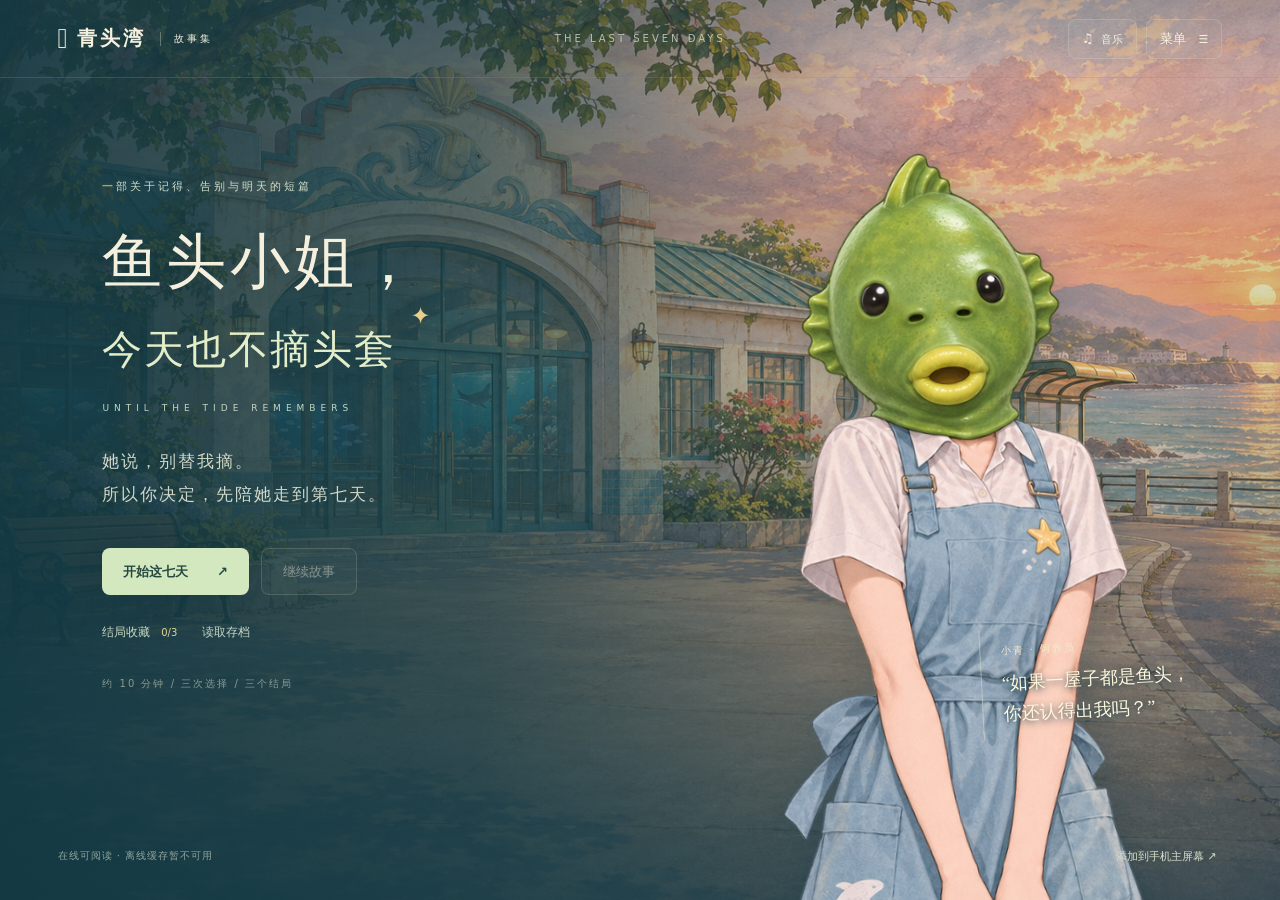
==== galgame.html @ 09561c68 "加入鱼头 Galgame：七日故事、三条结局与手机存档 在原游戏首页加入《鱼头小姐，今天也不摘头套》入口，保留捕捉游戏及原网址。  完整六幕剧情、三次选择、三个结局和群聊彩蛋；新增角色立绘、三张场" ====
<!doctype html>
<html lang="zh-CN">
<head>
  <meta charset="utf-8"><meta name="viewport" content="width=device-width, initial-scale=1, viewport-fit=cover">
  <meta name="theme-color" content="#153f49"><meta name="apple-mobile-web-app-capable" content="yes"><meta name="apple-mobile-web-app-title" content="鱼头小姐">
  <meta name="description" content="七天，三声潮响，一只不肯摘下的绿色鱼头。约十分钟的恋爱文字冒险，三个完整结局。">
  <title>鱼头小姐，今天也不摘头套</title>
  <link rel="icon" href="gal-icon.png"><link rel="apple-touch-icon" href="gal-icon.png"><link rel="manifest" href="galgame.webmanifest">
  <link rel="stylesheet" href="galgame.css">
  <link rel="preload" href="gal-harbor.png" as="image"><link rel="preload" href="gal-masked.png" as="image">
</head>
<body>
<main id="novel" data-view="title" data-scene="harbor">
  <div id="backdrop" class="backdrop" aria-hidden="true"></div><div class="lightwash" aria-hidden="true"></div><div class="grain" aria-hidden="true"></div>
  <header class="topbar"><a class="wordmark" href="index.html" id="arcadeLink"><span>𓆝</span> 青头湾 <small>故事集</small></a><span id="sceneTime" class="scene-time">THE LAST SEVEN DAYS</span><div class="top-actions"><button id="musicButton" aria-label="开启音乐" aria-pressed="false">♫<span>音乐</span></button><button id="menuButton">菜单 <span>☰</span></button></div></header>
  <div id="cast" class="cast" aria-hidden="true"><div class="actor actor-qing" data-person="qing"></div><div class="actor actor-pao" data-person="pao"></div><div class="actor actor-lan" data-person="lan"></div><div class="little-fish"></div></div>
  <section id="titleScreen" class="title-screen">
    <div class="title-copy"><p class="eyebrow">一部关于记得、告别与明天的短篇</p><h1>鱼头小姐，<br><em>今天也不摘头套</em><span class="title-star">✦</span></h1><p class="english-title">UNTIL THE TIDE REMEMBERS</p><p class="intro">她说，别替我摘。<br>所以你决定，先陪她走到第七天。</p><div class="title-buttons"><button class="primary" id="newGame">开始这七天 <span>↗</span></button><button class="soft" id="continueGame" disabled>继续故事</button></div><div class="title-links"><button id="titleGallery">结局收藏 <b id="endingCount">0/3</b></button><button id="titleLoad">读取存档</button></div><p class="duration">约 10 分钟 / 三次选择 / 三个结局</p></div>
    <div class="title-caption"><span>小青 · 饲养员</span><p>“如果一屋子都是鱼头，<br>你还认得出我吗？”</p></div>
    <footer class="title-footer"><span id="offlineStatus" role="status">点击就能读 · 进度保存在本机</span><button id="installInfo">添加到手机主屏幕 ↗</button></footer>
  </section>
  <section id="readingScreen" class="reading-screen" hidden>
    <div class="chapter-strip"><span id="chapterLabel"></span><span id="memoryBadge" hidden>▣ 给明天的留言</span></div>
    <section id="choicePanel" class="choice-panel" hidden aria-labelledby="choiceTitle"><span class="eyebrow">此刻，由你决定</span><h2 id="choiceTitle"></h2><div id="choices"></div><p>慢慢想，潮声会等你。<button id="choiceBack" class="plain">回到前一句</button></p></section>
    <section class="dialogue" id="dialogue"><div class="speaker-line"><span id="speaker"></span><span id="readMark">未读</span></div><button id="advanceText" class="advance-text" aria-label="显示完整对白或继续下一句"><span id="dialogueText" aria-hidden="true"></span><span id="accessibleLine" class="sr-only"></span><span class="next-cue" aria-hidden="true">▸</span></button><div class="reading-tools"><button id="backButton">上一句</button><button id="historyButton">回顾</button><span class="tools-spacer"></span><button id="autoButton" aria-pressed="false">自动</button><button id="skipButton" aria-pressed="false">跳过已读</button><button id="saveButton">存档</button><button id="loadButton">读档</button></div></section>
    <div class="reading-footer"><span id="saveStatus" role="status">自动保存于此设备</span><span>点击对白继续 · 空格 / →</span></div>
  </section>
  <section id="endingScreen" class="ending-screen" hidden><div class="ending-card"><span id="endingNumber" class="eyebrow"></span><h2 id="endingTitle"></h2><p id="endingPoem"></p><span class="ending-rule">✦</span><div class="ending-actions"><button id="bonusButton" class="primary">看看群聊彩蛋 ↗</button><button id="lastChoiceButton" class="soft">回到最后一次选择</button><button id="secondChoiceButton" class="soft">回到录音 / 维修选择</button><button id="endingGalleryButton" class="plain">结局收藏</button><button id="endingHomeButton" class="plain">返回标题</button></div><p class="ending-note">已收录到结局收藏 · 你可以留在这一刻，也可以看看另一个明天。</p></div></section>
  <div id="toast" class="toast" role="status" hidden></div>
</main>
<dialog id="modal" aria-labelledby="modalHeading"><div class="modal-top"><h2 id="modalHeading"></h2><button id="closeModal" aria-label="关闭">×</button></div><div id="modalContent"></div></dialog>
<script src="galgame-story.js"></script><script src="galgame-core.js"></script><script src="galgame.js"></script>
</body></html>
---- galgame.css ----
@font-face{font-family:NovelSerif;src:local('Noto Serif CJK SC'),local('Source Han Serif SC'),local('SimSun')}
:root{--cream:#f5f0de;--ink:#163e45;--muted:#a5bdba;--mint:#d4e8bf;--serif:NovelSerif,'Songti SC','STSong',serif;--sans:'Microsoft YaHei','PingFang SC',system-ui,sans-serif}
*{box-sizing:border-box}html,body{margin:0;min-height:100%;background:#102e3a;color:var(--cream);font-family:var(--sans)}button,input,select{font:inherit}button,a{-webkit-tap-highlight-color:transparent;touch-action:manipulation}button{cursor:pointer;border:0;transition:background .2s,transform .2s,opacity .2s}button:disabled{cursor:default}button:focus-visible,a:focus-visible,input:focus-visible,select:focus-visible{outline:3px solid #e6d49e;outline-offset:4px}button:active:not(:disabled){transform:translateY(1px)}[hidden]{display:none!important}.sr-only{position:absolute;width:1px;height:1px;padding:0;margin:-1px;overflow:hidden;clip:rect(0,0,0,0);white-space:nowrap;border:0}
#novel{position:relative;isolation:isolate;width:100%;height:100dvh;min-height:480px;overflow:hidden}.backdrop{position:absolute;inset:-2%;z-index:-4;background-image:url('gal-harbor.png');background-size:cover;background-position:center;transition:filter 1.2s,background-image 1s;transform:scale(1.015)}.lightwash{position:absolute;inset:0;z-index:-3;background:linear-gradient(90deg,#123842ee 0%,#153c45b8 37%,#22494620 73%,#1c39492b),linear-gradient(0deg,#0f3445bc,transparent 58%);pointer-events:none}.grain{position:absolute;inset:0;z-index:5;opacity:.12;pointer-events:none;background-image:radial-gradient(#f4efdf77 .45px,transparent .6px);background-size:4px 4px;mix-blend-mode:soft-light}#novel[data-scene="aquarium"] .backdrop{background-image:url('gal-aquarium.png')}#novel[data-scene="roof"] .backdrop,#novel[data-scene="chat"] .backdrop,#novel[data-scene="bowl"] .backdrop{background-image:url('gal-roof.png')}#novel[data-view="reading"] .lightwash{background:linear-gradient(0deg,#0c2736ed 0%,#112e3b00 65%),linear-gradient(180deg,#09253088,transparent 25%)}#novel[data-scene="bowl"] .backdrop{filter:blur(5px) brightness(.6)}#novel[data-scene="chat"] .backdrop{filter:blur(7px) brightness(.6)}
.topbar{position:relative;z-index:20;display:flex;align-items:center;justify-content:space-between;height:78px;padding:env(safe-area-inset-top) 4.5% 0;border-bottom:1px solid #e3e5ce22;background:linear-gradient(#183c482b,transparent)}.wordmark{display:flex;align-items:center;gap:9px;color:var(--cream);text-decoration:none;letter-spacing:3px;font:600 20px var(--serif)}.wordmark>span{font-size:28px;letter-spacing:0}.wordmark small{font:10px var(--sans);letter-spacing:3px;margin-left:5px;padding-left:13px;border-left:1px solid #dbe7d655}.scene-time{font-size:10px;letter-spacing:3px;color:#eceddfb3}.top-actions{display:flex;gap:9px}.top-actions button{background:#d3e7db0d;color:var(--cream);border:1px solid #dce5cc38;border-radius:8px;padding:9px 13px;min-height:40px;font-size:13px}.top-actions button[aria-pressed="true"]{background:#d5e7c52e}.top-actions button>span{font-size:11px;margin-left:8px}
.title-screen{position:absolute;inset:78px 0 0;z-index:10}.title-copy{position:absolute;top:clamp(36px,10vh,120px);left:8%;max-width:640px}.eyebrow{font-size:11px;letter-spacing:3px;color:#d2dec6}.title-copy h1{position:relative;font:400 clamp(38px,4.7vw,76px)/1.35 var(--serif);letter-spacing:4px;margin:27px 0 16px;text-shadow:0 2px 20px #15333c44}.title-copy h1 em{font-style:normal;font-size:.67em;color:#e4edc9;letter-spacing:2px}.title-star{font:24px var(--sans);vertical-align:top;margin-left:14px;color:#e6cd90}.english-title{font-size:9px;letter-spacing:5px;color:#c5d6c0;margin:20px 0 33px}.intro{font:17px/1.9 var(--serif);letter-spacing:2px;color:#edf1dfdb;margin:0 0 37px}.title-buttons{display:flex;gap:12px}.primary,.soft,.plain{min-height:47px;border-radius:8px;padding:13px 21px;font-size:13px}.primary{background:var(--mint);color:#244842;box-shadow:0 5px 25px #0b303e29;font-weight:600}.primary:hover{background:#e7f1d3}.primary>span{margin-left:24px}.soft{color:var(--cream);border:1px solid #e4ecc45c;background:#e2e8d811}.soft:hover{background:#d5e7c52e}.soft:disabled{opacity:.45}.plain{background:transparent;color:#d5e0ce;border-bottom:1px solid #d4e4c534;border-radius:0}.title-links{display:flex;gap:25px;margin-top:20px}.title-links button{background:transparent;color:#c5d6c2;padding:8px 0;font-size:12px;min-height:35px}.title-links b{font-size:10px;color:#e1d397;font-weight:400;margin-left:7px}.duration{font-size:10px;letter-spacing:2px;color:#d0d8c799;margin-top:27px}.title-caption{position:absolute;bottom:20%;right:7%;z-index:2;transform:rotate(-3deg);border-left:1px solid #e9e9c875;padding:10px 0 10px 20px}.title-caption span{font-size:10px;letter-spacing:2px;color:#f3eac9}.title-caption p{font:18px/1.7 var(--serif);color:#fff7dc;text-shadow:0 2px 7px #163c48;margin:10px 0 0}.title-footer{position:absolute;bottom:max(24px,env(safe-area-inset-bottom));left:4.5%;right:4.5%;display:flex;justify-content:space-between;align-items:center;font-size:10px;letter-spacing:1px;color:#ccdac4aa}.title-footer button{background:none;color:#d5dfc7;font-size:11px;min-height:40px}
.cast{position:absolute;inset:70px 0 0;pointer-events:none;z-index:1;overflow:hidden}.actor{position:absolute;bottom:-12%;height:94%;aspect-ratio:1/2;background-image:url('gal-masked.png');background-size:300% 100%;background-repeat:no-repeat;filter:drop-shadow(0 8px 22px #0c33434d);opacity:0;transition:opacity .5s,transform .7s,filter .5s;transform:translateY(15px);display:none}.actor-qing{background-position:0% center;left:60%;}.actor-pao{background-position:50% center;left:60%}.actor-lan{background-position:100% center;left:60%}.actor.human{background-image:url('gal-human.png')}.actor.visible{display:block;opacity:1;transform:translateY(0)}#novel[data-view="title"] .actor-qing{height:106%;bottom:-15%;left:57%;display:block;opacity:1;transform:rotate(-3deg)}#novel[data-view="reading"] .actor{height:94%;bottom:-9%;left:53%}.cast.all .actor{height:84%;bottom:-5%}.cast.all .actor-qing{left:35%}.cast.all .actor-pao{left:10%}.cast.all .actor-lan{left:61%}.little-fish{display:none;position:absolute;left:55%;top:30%;width:135px;aspect-ratio:1;background:url('gal-fish.png') center/contain no-repeat;animation:float 5s ease-in-out infinite;filter:drop-shadow(0 0 14px #b6de8f55)}.cast.fish .little-fish{display:block}.cast.fish:after{content:'';position:absolute;left:calc(55% - 55px);top:calc(30% - 25px);width:245px;height:210px;border:2px solid #afdfed77;border-radius:10% 10% 42% 42%;background:linear-gradient(0deg,#90d4e42a,transparent 80%);box-shadow:inset 7px 0 25px #c9f4ef22}.cast.fish{pointer-events:none}.cast.fish .little-fish{z-index:2}@keyframes float{50%{transform:translate(5px,-12px) rotate(3deg)}}
.reading-screen{position:absolute;inset:78px 0 0;z-index:10}.chapter-strip{position:absolute;top:23px;left:5%;right:5%;display:flex;justify-content:space-between;align-items:center;gap:15px;color:#e7ecdc;font-size:11px;letter-spacing:2px;text-shadow:0 1px 6px #082e3a}.chapter-strip>span{background:#0f354c79;padding:8px 13px;border:1px solid #d8e4d222;border-radius:6px}.chapter-strip #memoryBadge{color:#eee0a7;letter-spacing:0;font-size:11px}.dialogue{position:absolute;bottom:54px;left:8%;right:8%;min-height:195px;background:#f7f4e8f2;border:1px solid #f5eed28f;border-radius:12px;box-shadow:0 8px 40px #08243245;color:var(--ink);backdrop-filter:blur(14px);-webkit-backdrop-filter:blur(14px);padding:23px 30px 0}.speaker-line{display:flex;justify-content:space-between;align-items:center}.speaker-line #speaker{font:600 17px var(--serif);letter-spacing:2px;position:relative;padding-left:15px}.speaker-line #speaker:before{content:'';position:absolute;left:0;top:4px;width:4px;height:14px;background:#7a9b7c;border-radius:4px}.speaker-line #readMark{font-size:9px;color:#8c9b8d;letter-spacing:1px}.advance-text{position:relative;display:block;width:100%;text-align:left;padding:15px 23px 19px 15px;min-height:95px;line-height:1.85;color:#294a4b;background:none;font:19px/1.9 var(--serif);white-space:pre-wrap;letter-spacing:1px}.next-cue{position:absolute;right:0;bottom:13px;font-size:17px;color:#63856a;animation:pulse 1.5s infinite}.reading-tools{border-top:1px solid #526f5226;display:flex;gap:18px;align-items:center;min-height:44px}.reading-tools button{padding:9px 0;background:none;color:#758577;font-size:11px;min-height:40px}.reading-tools button[aria-pressed="true"]{color:#34604b;font-weight:700}.reading-tools button:disabled{opacity:.35}.tools-spacer{flex:1}.reading-footer{position:absolute;bottom:max(21px,env(safe-area-inset-bottom));left:8%;right:8%;display:flex;justify-content:space-between;color:#c2d2c5a8;font-size:9px;letter-spacing:1px}.choice-panel{position:absolute;left:50%;top:45%;transform:translate(-50%,-50%);width:min(600px,90%);border:1px solid #d4e4d75e;border-radius:18px;padding:25px;background:#123442e8;backdrop-filter:blur(20px);-webkit-backdrop-filter:blur(20px);box-shadow:0 10px 60px #04273655}.choice-panel .eyebrow{font-size:9px}.choice-panel h2{font:23px/1.55 var(--serif);margin:12px 0 20px;color:#f5efdb}.choice-panel #choices{display:grid;gap:10px}.choice-panel button{text-align:left;border:1px solid #cedecc66;border-radius:9px;padding:14px 17px;background:#e1eadb0c;color:#f4f1db;min-height:67px}.choice-panel button:hover:not(:disabled){background:#d4e8bf;color:#234941}.choice-panel button strong{display:block;font:16px/1.6 var(--serif);font-weight:400}.choice-panel button small{display:block;color:#aec0b2;font-size:10px;margin-top:5px}.choice-panel button:hover:not(:disabled) small{color:#527357}.choice-panel button:disabled{border-color:#bdcbc128;background:#19374277;color:#aab8b1}.choice-panel button:disabled small{color:#b7b8a5}.choice-panel>p{text-align:center;font-size:10px;color:#b5cab9;letter-spacing:1px;margin:18px 0 0}.reading-screen:has(.choice-panel:not([hidden])) .dialogue{visibility:hidden}.reading-screen:has(.choice-panel:not([hidden])) .reading-footer span:last-child{visibility:hidden}
.ending-screen{position:absolute;inset:78px 0 0;z-index:12;display:grid;place-items:center;background:#15333e85;backdrop-filter:blur(5px)}.ending-card{text-align:center;width:min(650px,92%);padding:30px 35px 25px;border:1px solid #e8e7cf4d;background:#1c414aeb;border-radius:18px;box-shadow:0 20px 80px #12344040;max-height:calc(100dvh - 105px);overflow:auto}.ending-card h2{font:36px/1.5 var(--serif);letter-spacing:2px;margin:16px 0 23px}.ending-card #endingPoem{font:18px/1.9 var(--serif);white-space:pre-line;color:#e3ebd8}.ending-rule{display:block;margin:20px;color:#e4c781}.ending-actions{display:flex;justify-content:center;gap:10px;flex-wrap:wrap}.ending-actions .primary{width:100%}.ending-actions .plain{font-size:11px;padding:8px 12px;min-height:36px}.ending-note{font-size:10px;color:#b9cebb;line-height:1.8;margin:22px 0 0}.toast{position:absolute;z-index:120;bottom:30px;left:50%;transform:translateX(-50%);max-width:90%;background:#f2ebd4;color:#234944;padding:12px 20px;border-radius:10px;font-size:12px;box-shadow:0 5px 30px #092b4940;text-align:center}
dialog{border:1px solid #ceddc2;border-radius:17px;padding:25px;background:#f5f2e5;color:var(--ink);width:min(620px,calc(100% - 28px));max-height:calc(100dvh - 40px);box-shadow:0 20px 100px #0b2c3c55}dialog::backdrop{background:#092934b8;backdrop-filter:blur(9px);-webkit-backdrop-filter:blur(9px)}.modal-top{display:flex;justify-content:space-between;align-items:center;gap:15px;border-bottom:1px solid #c9d5be;padding-bottom:15px;margin-bottom:19px}.modal-top h2{font:24px var(--serif);margin:0}.modal-top button{background:none;color:#5d7863;font-size:28px;width:40px;height:40px}.modal-content p,dialog p{font-size:13px;line-height:1.9;color:#647b69}.form-row{display:grid;gap:9px;margin:17px 0}.form-row label{font-size:12px;color:#5f785f}.form-row input,.form-row select{background:white;border:1px solid #bbccb2;border-radius:8px;padding:12px;color:#315641;width:100%;min-height:45px}.modal-actions{display:flex;gap:10px;flex-wrap:wrap;margin-top:20px}dialog .soft{color:#416746;border-color:#b7c8ac}dialog .primary{background:#224c44;color:#f0f4df}.menu-grid{display:grid;grid-template-columns:1fr 1fr;gap:10px}.menu-grid button{border:1px solid #c7d7bc;border-radius:8px;padding:15px;color:#35583e;background:#eaf0df;min-height:48px}.menu-grid button:disabled{opacity:.4}.save-slot{border:1px solid #c6d4bb;border-radius:10px;padding:15px;margin:10px 0;background:#eff1e5;display:flex;justify-content:space-between;align-items:center;gap:16px}.save-slot strong{font-size:14px}.save-slot small{display:block;color:#7c8d74;font-size:10px;margin-top:7px;line-height:1.7}.save-slot button{white-space:nowrap;padding:12px;border-radius:7px;background:#d6e4c6;color:#35513b;font-size:12px;min-height:44px}.save-slot button:disabled{opacity:.4}.gallery-grid{display:grid;grid-template-columns:repeat(3,1fr);gap:10px}.gallery-card{padding:15px 12px;border:1px solid #c5d5ba;border-radius:12px;background:#e9eedc;display:flex;flex-direction:column;min-height:220px}.gallery-card .ending-idx{font:30px var(--serif);color:#79916b}.gallery-card h3{font:18px/1.5 var(--serif);margin:12px 0}.gallery-card p{font-size:11px;line-height:1.7;flex:1}.gallery-card button{background:#254c43;color:#e8efda;padding:10px;border-radius:7px;font-size:11px;min-height:40px}.history-list{max-height:55dvh;overflow:auto;padding-right:10px}.history-list article{border-bottom:1px solid #c9d5bf;padding:12px 0}.history-list strong{font-size:11px;color:#71876a}.history-list p{font:15px/1.8 var(--serif);color:#2c5048;margin:8px 0;white-space:pre-line}.history-list article.choice-log p{color:#9d7b40}.progress-list{display:grid;gap:10px}.progress-list button{text-align:left;background:#e8efdc;border:1px solid #c5d3b9;color:#32583f;padding:13px;border-radius:9px;min-height:48px}.progress-list button:disabled{opacity:.5}@keyframes pulse{50%{opacity:.35}}
@media(max-width:760px){#novel{min-height:560px}.topbar{height:64px;padding:env(safe-area-inset-top) 18px 0}.wordmark{font-size:17px;gap:6px;letter-spacing:2px}.wordmark small{display:none}.scene-time{display:none}.top-actions{gap:7px}.top-actions button{padding:8px 10px;min-height:40px;font-size:12px}.title-screen,.reading-screen,.ending-screen{top:64px}.title-copy{left:7%;top:8%;right:5%;max-width:none}.eyebrow{font-size:9px;letter-spacing:1px}.title-copy h1{font-size:37px;letter-spacing:2px;line-height:1.4;margin:22px 0 14px}.title-copy h1 em{font-size:.71em;letter-spacing:0}.title-star{font-size:17px;margin-left:5px}.english-title{font-size:7px;letter-spacing:2.5px;margin:16px 0 23px}.intro{font-size:14px;line-height:1.9;letter-spacing:1px;margin-bottom:25px;max-width:200px}.title-buttons{position:relative;margin-top:34px;flex-direction:column;align-items:flex-start;gap:9px;width:175px}.title-buttons .primary,.title-buttons .soft{width:100%;padding:13px 12px;font-size:12px}.title-links{gap:18px;margin-top:12px}.title-links button{font-size:11px}.duration{font-size:8px;letter-spacing:1px;max-width:175px;line-height:1.8;margin-top:17px}.title-caption{right:6%;bottom:16%;border:0;padding:0;max-width:160px}.title-caption span{font-size:8px}.title-caption p{font-size:12px;line-height:1.8;margin-top:7px}.title-footer{bottom:max(15px,env(safe-area-inset-bottom));left:6%;right:6%;font-size:8px;letter-spacing:0;gap:10px}.title-footer button{font-size:9px;max-width:105px;text-align:right}.cast{top:64px}#novel[data-view="title"] .actor-qing{height:70%;left:45%;bottom:3%;transform:rotate(-3deg);opacity:.95}.lightwash{background:linear-gradient(90deg,#103746ed,#183b459e 55%,#183f4740),linear-gradient(0deg,#102f45bb,transparent 70%)}#novel[data-view="reading"] .actor{height:71%;left:23%;bottom:19%}.cast.all .actor{height:57%!important;bottom:22%!important}.cast.all .actor-qing{left:27%!important}.cast.all .actor-pao{left:-8%!important}.cast.all .actor-lan{left:61%!important}.chapter-strip{top:13px;left:15px;right:15px;font-size:9px;letter-spacing:.6px;align-items:flex-start;flex-wrap:wrap;gap:5px}.chapter-strip>span{padding:6px 8px}.chapter-strip #memoryBadge{font-size:9px}.dialogue{left:12px;right:12px;bottom:42px;padding:18px 17px 0;min-height:218px;max-height:45dvh;overflow:auto;border-radius:13px}.speaker-line #speaker{font-size:16px;padding-left:12px}.advance-text{padding:13px 9px 19px 12px;font-size:17px;line-height:1.85;min-height:112px;letter-spacing:.2px}.reading-tools{gap:14px;min-height:46px;flex-wrap:wrap}.reading-tools button{font-size:10px;min-height:42px}.reading-footer{left:17px;right:17px;bottom:max(17px,env(safe-area-inset-bottom));font-size:8px;letter-spacing:0}.reading-footer span:last-child{display:none}.choice-panel{top:45%;width:calc(100% - 30px);padding:22px 17px;max-height:calc(100dvh - 145px);overflow:auto}.choice-panel h2{font-size:21px}.choice-panel button{padding:13px}.choice-panel button strong{font-size:15px}.choice-panel button small{font-size:10px;line-height:1.6}.choice-panel>p{font-size:9px}.little-fish{left:43%;top:25%;width:110px}.cast.fish:after{left:calc(43% - 35px);top:calc(25% - 20px);width:180px;height:175px}.ending-card{padding:27px 20px;max-height:calc(100dvh - 90px)}.ending-card h2{font-size:27px}.ending-card #endingPoem{font-size:16px}.ending-actions{gap:9px}.ending-actions .soft{font-size:12px;flex:1}.ending-note{font-size:9px}.gallery-grid{grid-template-columns:1fr}.gallery-card{min-height:0;display:grid;grid-template-columns:40px 1fr auto;gap:8px;align-items:center}.gallery-card h3{font-size:16px;margin:4px 0}.gallery-card p{grid-column:2/4;margin:0}.gallery-card button{grid-column:2/4}.modal-top h2{font-size:21px}dialog{padding:20px;max-height:calc(100dvh - 24px)}.save-slot{padding:13px;gap:8px}.save-slot strong{font-size:12px}.save-slot button{font-size:11px}.toast{bottom:24px;font-size:11px;line-height:1.6}}
@media(orientation:landscape) and (max-height:600px){#novel{min-height:320px}.topbar{height:44px;padding:0 max(16px,env(safe-area-inset-right)) 0 max(16px,env(safe-area-inset-left))}.wordmark{font-size:15px}.wordmark>span{font-size:22px}.wordmark small{font-size:8px}.scene-time{display:block;font-size:8px;letter-spacing:1px}.top-actions button{min-height:34px;padding:5px 10px;font-size:11px}.top-actions button>span{font-size:9px}.title-screen,.reading-screen,.ending-screen{top:44px}.title-copy{top:7%;left:7%;right:auto;max-width:58%}.title-copy .eyebrow{font-size:8px}.title-copy h1{font-size:34px;line-height:1.2;margin:14px 0 9px;letter-spacing:2px}.title-copy h1 em{font-size:.65em}.english-title{font-size:7px;margin:12px 0 15px;letter-spacing:3px}.intro{font-size:12px;line-height:1.6;letter-spacing:1px;margin:0 0 16px;max-width:none}.title-buttons{margin:0;display:flex;flex-direction:row;width:auto;gap:9px}.title-buttons .primary,.title-buttons .soft{width:auto;min-height:39px;padding:10px 15px;font-size:11px}.title-links{display:inline-flex;gap:20px;margin-top:6px}.title-links button{font-size:10px;min-height:30px;padding:6px 0}.duration{display:none}.title-footer{bottom:7px;left:4%;right:4%;font-size:8px}.title-footer button{font-size:9px;min-height:30px;max-width:none}.title-caption{bottom:23%;right:7%;max-width:180px;border:0}.title-caption p{font-size:12px}.title-caption span{font-size:8px}.cast{top:44px}#novel[data-view="title"] .actor-qing{height:121%;bottom:-20%;left:62%;opacity:1}#novel[data-view="reading"] .actor{height:115%;bottom:-15%;left:59%}.cast.all .actor{height:110%!important;bottom:-12%!important}.cast.all .actor-qing{left:40%!important}.cast.all .actor-pao{left:19%!important}.cast.all .actor-lan{left:66%!important}.chapter-strip{top:9px;left:3%;right:3%;font-size:9px;gap:8px;flex-wrap:nowrap}.chapter-strip>span{padding:5px 9px}.chapter-strip #memoryBadge{font-size:9px}.dialogue{left:6%;right:6%;bottom:23px;padding:13px 21px 0;min-height:134px;max-height:48dvh;border-radius:10px}.speaker-line #speaker{font-size:14px}.advance-text{font-size:16px;line-height:1.7;padding:9px 20px 12px 14px;min-height:57px}.reading-tools{min-height:32px;gap:24px;flex-wrap:nowrap}.reading-tools button{min-height:31px;padding:7px 0;font-size:9px}.next-cue{font-size:14px;bottom:9px}.reading-footer{bottom:6px;left:6%;right:6%;font-size:8px}.reading-footer span:last-child{display:inline}.choice-panel{top:52%;padding:17px 22px;width:min(570px,80%);max-height:calc(100dvh - 80px)}.choice-panel .eyebrow{font-size:8px}.choice-panel h2{font-size:19px;margin:7px 0 12px}.choice-panel #choices{gap:7px}.choice-panel button{padding:9px 13px;min-height:50px}.choice-panel button strong{font-size:14px;line-height:1.4}.choice-panel button small{margin-top:3px;font-size:9px}.choice-panel>p{font-size:9px;margin:10px 0 0}.ending-card{padding:17px 25px;max-height:calc(100dvh - 60px);width:min(650px,90%)}.ending-card h2{font-size:25px;margin:8px 0 12px}.ending-card #endingPoem{font-size:14px;line-height:1.7;margin:8px 0}.ending-rule{margin:10px}.ending-actions .primary,.ending-actions .soft{min-height:36px;padding:9px 13px;font-size:11px;width:auto}.ending-actions .plain{min-height:32px;font-size:10px}.ending-note{font-size:9px;margin:10px 0 0}dialog{max-height:calc(100dvh - 20px);padding:18px 23px}.modal-top{padding-bottom:8px;margin-bottom:12px}.modal-top h2{font-size:20px}.gallery-grid{grid-template-columns:repeat(3,1fr)}.gallery-card{display:flex;padding:12px;min-height:190px;gap:0}.gallery-card h3{font-size:15px}.gallery-card .ending-idx{font-size:23px}.gallery-card p{font-size:10px}.history-list{max-height:55dvh}.little-fish{left:60%;top:20%;width:100px}.cast.fish:after{left:calc(60% - 35px);top:calc(20% - 15px);width:170px;height:150px}}
@media(prefers-reduced-motion:reduce){*,*:before,*:after{animation:none!important;transition:none!important}}
.choice-panel>p{display:flex;align-items:center;justify-content:center;gap:12px}.choice-panel #choiceBack{min-height:36px;padding:8px 12px;font-size:11px;display:inline-block;width:auto;border:0;background:transparent;color:#d5e0ce}@media(max-width:760px) and (orientation:portrait){.intro{font-size:13px;letter-spacing:.5px;max-width:220px}}
@media(min-width:761px) and (min-height:601px){#novel[data-view="reading"] .cast.all .actor{height:84%;bottom:-5%}#novel[data-view="reading"] .cast.all .actor-qing{left:35%}#novel[data-view="reading"] .cast.all .actor-pao{left:10%}#novel[data-view="reading"] .cast.all .actor-lan{left:61%}}
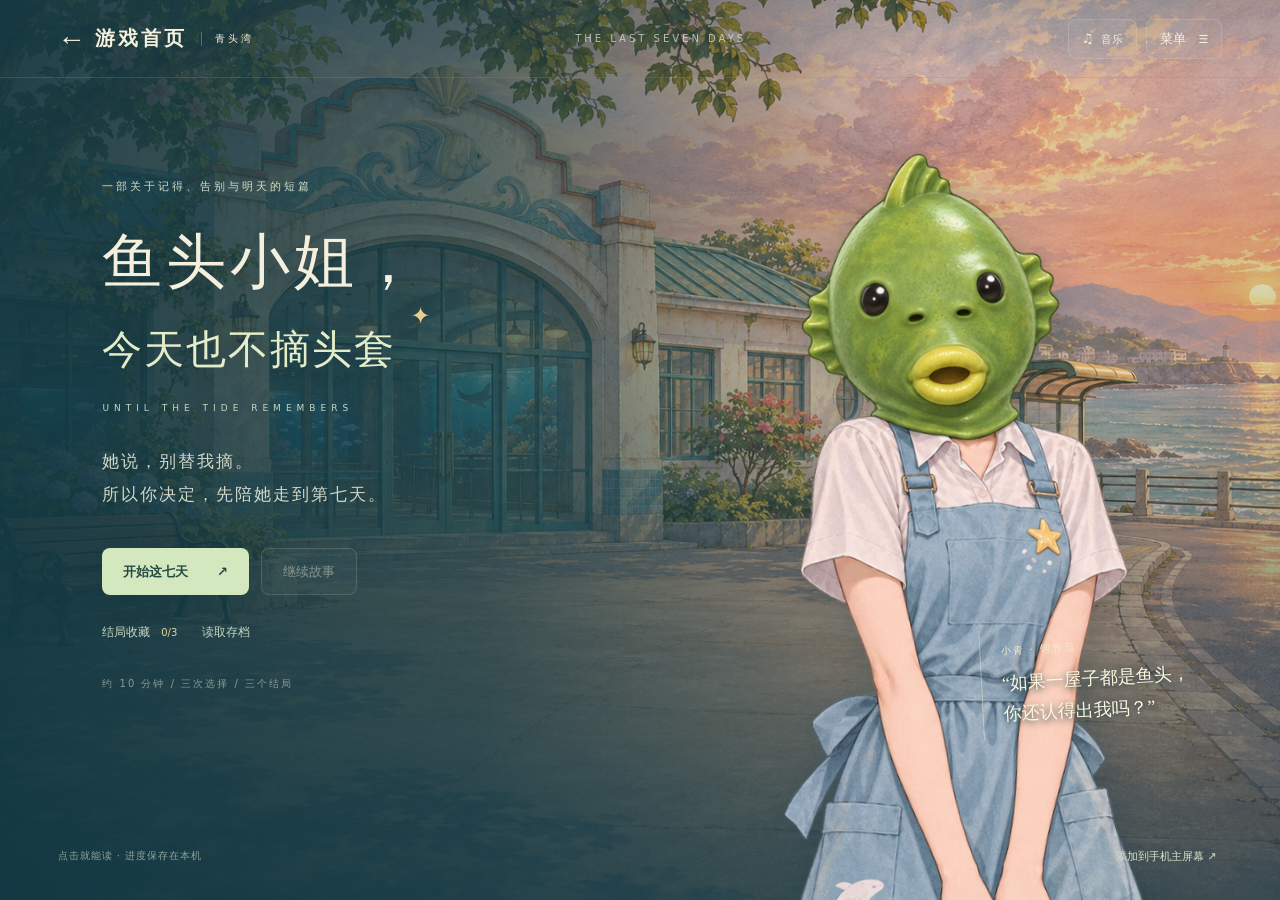
==== commit 5ba8a7bf: "新增双游戏首页，分别进入捕捉鱼头与鱼头 Galgame 原网址保留，首页改为两个独立游戏入口；捕捉鱼头移动到 catch.html，Galgame 地址保持不变。两个游戏均增加返回首页按钮，保留浏览器" ====
--- a/galgame.html
+++ b/galgame.html
@@ -12,7 +12,7 @@
 <body>
 <main id="novel" data-view="title" data-scene="harbor">
   <div id="backdrop" class="backdrop" aria-hidden="true"></div><div class="lightwash" aria-hidden="true"></div><div class="grain" aria-hidden="true"></div>
-  <header class="topbar"><a class="wordmark" href="index.html" id="arcadeLink"><span>𓆝</span> 青头湾 <small>故事集</small></a><span id="sceneTime" class="scene-time">THE LAST SEVEN DAYS</span><div class="top-actions"><button id="musicButton" aria-label="开启音乐" aria-pressed="false">♫<span>音乐</span></button><button id="menuButton">菜单 <span>☰</span></button></div></header>
+  <header class="topbar"><a class="wordmark" href="index.html" id="arcadeLink" aria-label="返回游戏首页"><span aria-hidden="true">←</span> 游戏首页 <small>青头湾</small></a><span id="sceneTime" class="scene-time">THE LAST SEVEN DAYS</span><div class="top-actions"><button id="musicButton" aria-label="开启音乐" aria-pressed="false">♫<span>音乐</span></button><button id="menuButton">菜单 <span>☰</span></button></div></header>
   <div id="cast" class="cast" aria-hidden="true"><div class="actor actor-qing" data-person="qing"></div><div class="actor actor-pao" data-person="pao"></div><div class="actor actor-lan" data-person="lan"></div><div class="little-fish"></div></div>
   <section id="titleScreen" class="title-screen">
     <div class="title-copy"><p class="eyebrow">一部关于记得、告别与明天的短篇</p><h1>鱼头小姐，<br><em>今天也不摘头套</em><span class="title-star">✦</span></h1><p class="english-title">UNTIL THE TIDE REMEMBERS</p><p class="intro">她说，别替我摘。<br>所以你决定，先陪她走到第七天。</p><div class="title-buttons"><button class="primary" id="newGame">开始这七天 <span>↗</span></button><button class="soft" id="continueGame" disabled>继续故事</button></div><div class="title-links"><button id="titleGallery">结局收藏 <b id="endingCount">0/3</b></button><button id="titleLoad">读取存档</button></div><p class="duration">约 10 分钟 / 三次选择 / 三个结局</p></div>
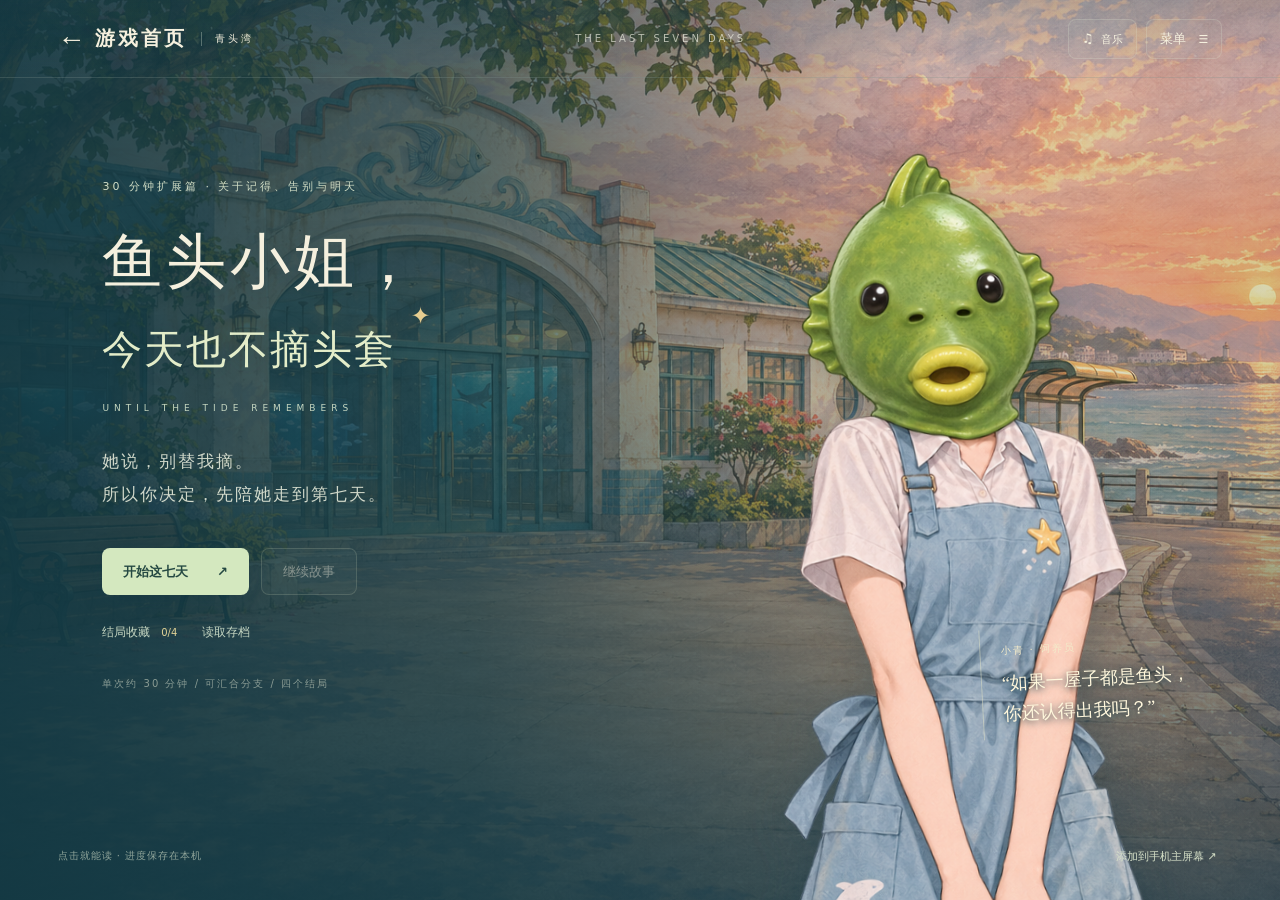
==== commit 6fbcfb66: "扩充鱼头 Galgame 至单结局约30分钟，增加可汇合分支与第四结局 补充七天里的日常与章节过渡，加入旧码头/旧记录、补录留言与关系修复路线。8个剧情选择影响4个结局，两段指定拌嘴只改变回应。新增选" ====
--- a/galgame.html
+++ b/galgame.html
@@ -3,7 +3,7 @@
 <head>
   <meta charset="utf-8"><meta name="viewport" content="width=device-width, initial-scale=1, viewport-fit=cover">
   <meta name="theme-color" content="#153f49"><meta name="apple-mobile-web-app-capable" content="yes"><meta name="apple-mobile-web-app-title" content="鱼头小姐">
-  <meta name="description" content="七天，三声潮响，一只不肯摘下的绿色鱼头。约十分钟的恋爱文字冒险，三个完整结局。">
+  <meta name="description" content="七天，三声潮响，一只不肯摘下的绿色鱼头。单次结局约三十分钟的恋爱文字冒险，可汇合分支与四个完整结局。">
   <title>鱼头小姐，今天也不摘头套</title>
   <link rel="icon" href="gal-icon.png"><link rel="apple-touch-icon" href="gal-icon.png"><link rel="manifest" href="galgame.webmanifest">
   <link rel="stylesheet" href="galgame.css">
@@ -15,17 +15,17 @@
   <header class="topbar"><a class="wordmark" href="index.html" id="arcadeLink" aria-label="返回游戏首页"><span aria-hidden="true">←</span> 游戏首页 <small>青头湾</small></a><span id="sceneTime" class="scene-time">THE LAST SEVEN DAYS</span><div class="top-actions"><button id="musicButton" aria-label="开启音乐" aria-pressed="false">♫<span>音乐</span></button><button id="menuButton">菜单 <span>☰</span></button></div></header>
   <div id="cast" class="cast" aria-hidden="true"><div class="actor actor-qing" data-person="qing"></div><div class="actor actor-pao" data-person="pao"></div><div class="actor actor-lan" data-person="lan"></div><div class="little-fish"></div></div>
   <section id="titleScreen" class="title-screen">
-    <div class="title-copy"><p class="eyebrow">一部关于记得、告别与明天的短篇</p><h1>鱼头小姐，<br><em>今天也不摘头套</em><span class="title-star">✦</span></h1><p class="english-title">UNTIL THE TIDE REMEMBERS</p><p class="intro">她说，别替我摘。<br>所以你决定，先陪她走到第七天。</p><div class="title-buttons"><button class="primary" id="newGame">开始这七天 <span>↗</span></button><button class="soft" id="continueGame" disabled>继续故事</button></div><div class="title-links"><button id="titleGallery">结局收藏 <b id="endingCount">0/3</b></button><button id="titleLoad">读取存档</button></div><p class="duration">约 10 分钟 / 三次选择 / 三个结局</p></div>
+    <div class="title-copy"><p class="eyebrow">30 分钟扩展篇 · 关于记得、告别与明天</p><h1>鱼头小姐，<br><em>今天也不摘头套</em><span class="title-star">✦</span></h1><p class="english-title">UNTIL THE TIDE REMEMBERS</p><p class="intro">她说，别替我摘。<br>所以你决定，先陪她走到第七天。</p><div class="title-buttons"><button class="primary" id="newGame">开始这七天 <span>↗</span></button><button class="soft" id="continueGame" disabled>继续故事</button></div><div class="title-links"><button id="titleGallery">结局收藏 <b id="endingCount">0/4</b></button><button id="titleLoad">读取存档</button></div><p class="duration">单次约 30 分钟 / 可汇合分支 / 四个结局</p></div>
     <div class="title-caption"><span>小青 · 饲养员</span><p>“如果一屋子都是鱼头，<br>你还认得出我吗？”</p></div>
     <footer class="title-footer"><span id="offlineStatus" role="status">点击就能读 · 进度保存在本机</span><button id="installInfo">添加到手机主屏幕 ↗</button></footer>
   </section>
   <section id="readingScreen" class="reading-screen" hidden>
     <div class="chapter-strip"><span id="chapterLabel"></span><span id="memoryBadge" hidden>▣ 给明天的留言</span></div>
-    <section id="choicePanel" class="choice-panel" hidden aria-labelledby="choiceTitle"><span class="eyebrow">此刻，由你决定</span><h2 id="choiceTitle"></h2><div id="choices"></div><p>慢慢想，潮声会等你。<button id="choiceBack" class="plain">回到前一句</button></p></section>
+    <section id="choicePanel" class="choice-panel" hidden aria-labelledby="choiceTitle"><span class="eyebrow" id="choiceKind">此刻，由你决定</span><h2 id="choiceTitle"></h2><div id="choices"></div><p>慢慢想，潮声会等你。<button id="choiceBack" class="plain">回到前一句</button></p></section>
     <section class="dialogue" id="dialogue"><div class="speaker-line"><span id="speaker"></span><span id="readMark">未读</span></div><button id="advanceText" class="advance-text" aria-label="显示完整对白或继续下一句"><span id="dialogueText" aria-hidden="true"></span><span id="accessibleLine" class="sr-only"></span><span class="next-cue" aria-hidden="true">▸</span></button><div class="reading-tools"><button id="backButton">上一句</button><button id="historyButton">回顾</button><span class="tools-spacer"></span><button id="autoButton" aria-pressed="false">自动</button><button id="skipButton" aria-pressed="false">跳过已读</button><button id="saveButton">存档</button><button id="loadButton">读档</button></div></section>
     <div class="reading-footer"><span id="saveStatus" role="status">自动保存于此设备</span><span>点击对白继续 · 空格 / →</span></div>
   </section>
-  <section id="endingScreen" class="ending-screen" hidden><div class="ending-card"><span id="endingNumber" class="eyebrow"></span><h2 id="endingTitle"></h2><p id="endingPoem"></p><span class="ending-rule">✦</span><div class="ending-actions"><button id="bonusButton" class="primary">看看群聊彩蛋 ↗</button><button id="lastChoiceButton" class="soft">回到最后一次选择</button><button id="secondChoiceButton" class="soft">回到录音 / 维修选择</button><button id="endingGalleryButton" class="plain">结局收藏</button><button id="endingHomeButton" class="plain">返回标题</button></div><p class="ending-note">已收录到结局收藏 · 你可以留在这一刻，也可以看看另一个明天。</p></div></section>
+  <section id="endingScreen" class="ending-screen" hidden><div class="ending-card"><span id="endingNumber" class="eyebrow"></span><h2 id="endingTitle"></h2><p id="endingPoem"></p><span class="ending-rule">✦</span><div class="ending-actions"><button id="bonusButton" class="primary">看看群聊彩蛋 ↗</button><button id="lastChoiceButton" class="soft">回到最后一次选择</button><button id="secondChoiceButton" class="soft">回到之前的路口</button><button id="endingGalleryButton" class="plain">结局收藏</button><button id="endingHomeButton" class="plain">返回标题</button></div><p class="ending-note">已收录到结局收藏 · 你可以留在这一刻，也可以看看另一个明天。</p></div></section>
   <div id="toast" class="toast" role="status" hidden></div>
 </main>
 <dialog id="modal" aria-labelledby="modalHeading"><div class="modal-top"><h2 id="modalHeading"></h2><button id="closeModal" aria-label="关闭">×</button></div><div id="modalContent"></div></dialog>
--- a/galgame.css
+++ b/galgame.css
@@ -13,3 +13,6 @@
 @media(prefers-reduced-motion:reduce){*,*:before,*:after{animation:none!important;transition:none!important}}
 .choice-panel>p{display:flex;align-items:center;justify-content:center;gap:12px}.choice-panel #choiceBack{min-height:36px;padding:8px 12px;font-size:11px;display:inline-block;width:auto;border:0;background:transparent;color:#d5e0ce}@media(max-width:760px) and (orientation:portrait){.intro{font-size:13px;letter-spacing:.5px;max-width:220px}}
 @media(min-width:761px) and (min-height:601px){#novel[data-view="reading"] .cast.all .actor{height:84%;bottom:-5%}#novel[data-view="reading"] .cast.all .actor-qing{left:35%}#novel[data-view="reading"] .cast.all .actor-pao{left:10%}#novel[data-view="reading"] .cast.all .actor-lan{left:61%}}
+.gallery-grid{grid-template-columns:repeat(2,minmax(0,1fr))}.choice-panel #choiceKind{line-height:1.7}.choice-panel button small{line-height:1.65}.choice-panel #choices{padding:3px}
+@media(max-width:760px) and (orientation:portrait){.gallery-grid{grid-template-columns:1fr}.choice-panel h2{font-size:19px;margin-bottom:15px}.choice-panel #choices{gap:8px}.choice-panel button{min-height:61px;padding:11px 13px}.choice-panel button small{margin-top:3px}.choice-panel{top:47%}.title-copy .eyebrow{max-width:260px;line-height:1.8}}
+@media(orientation:landscape) and (max-height:600px){.choice-panel:has(#choices>button:nth-child(4)){width:min(700px,90%)}.choice-panel:has(#choices>button:nth-child(4)) #choices{grid-template-columns:repeat(2,minmax(0,1fr))}.choice-panel:has(#choices>button:nth-child(4)) button strong{font-size:13px}.choice-panel:has(#choices>button:nth-child(4)) button small{font-size:8px}}
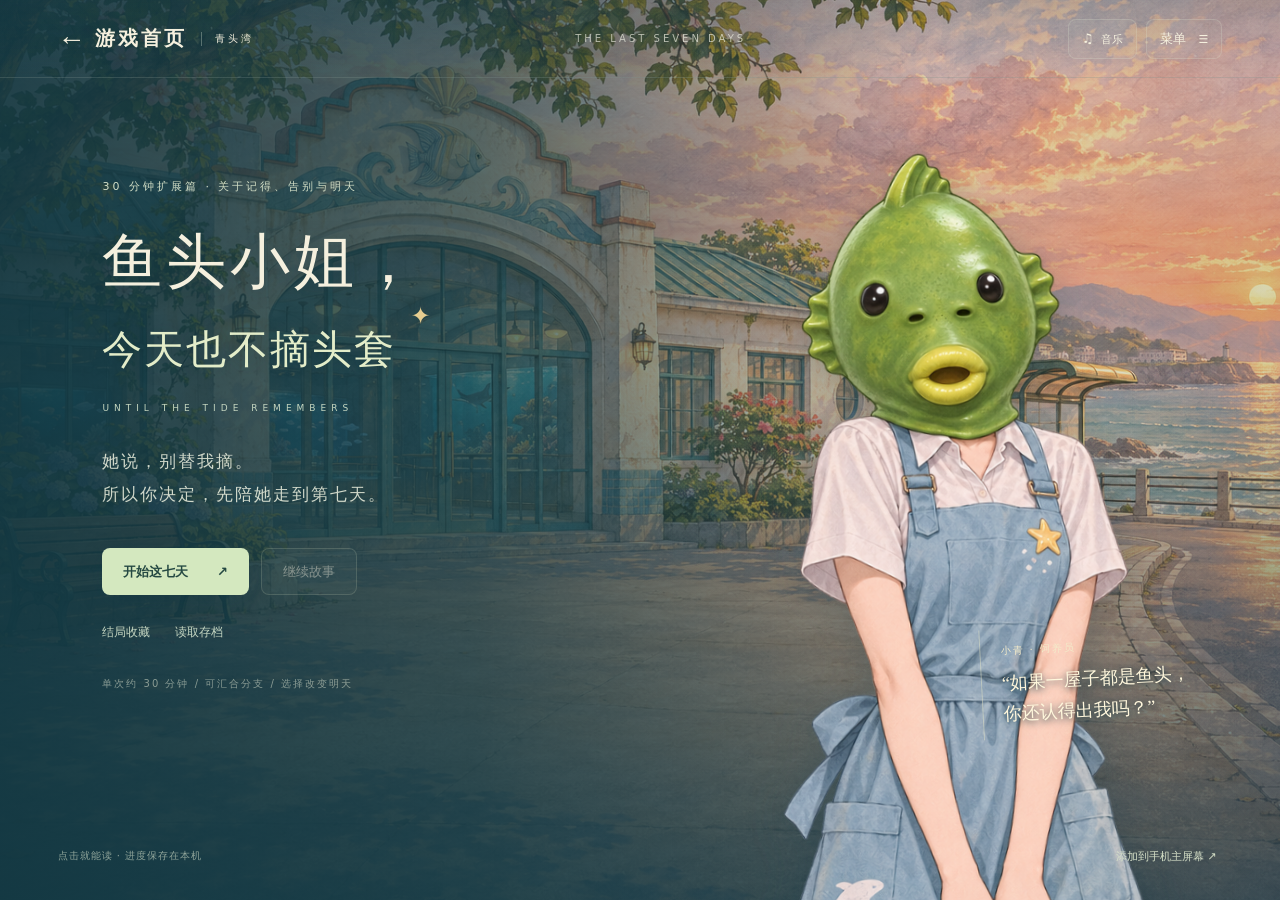
==== commit 50d02797: "隐藏结局总数与编号，让收藏只展示已抵达的故事 首页、标题页和结局画面不再显示总数或编号。收藏页不列出未解锁结局、提示卡或占位，只保留玩家已经体验的回忆。保留扩展剧情、可汇合路线、存档与原网址。" ====
--- a/galgame.html
+++ b/galgame.html
@@ -3,7 +3,7 @@
 <head>
   <meta charset="utf-8"><meta name="viewport" content="width=device-width, initial-scale=1, viewport-fit=cover">
   <meta name="theme-color" content="#153f49"><meta name="apple-mobile-web-app-capable" content="yes"><meta name="apple-mobile-web-app-title" content="鱼头小姐">
-  <meta name="description" content="七天，三声潮响，一只不肯摘下的绿色鱼头。单次结局约三十分钟的恋爱文字冒险，可汇合分支与四个完整结局。">
+  <meta name="description" content="七天，三声潮响，一只不肯摘下的绿色鱼头。单次结局约三十分钟的恋爱文字冒险，可汇合分支，选择影响故事的走向。">
   <title>鱼头小姐，今天也不摘头套</title>
   <link rel="icon" href="gal-icon.png"><link rel="apple-touch-icon" href="gal-icon.png"><link rel="manifest" href="galgame.webmanifest">
   <link rel="stylesheet" href="galgame.css">
@@ -15,7 +15,7 @@
   <header class="topbar"><a class="wordmark" href="index.html" id="arcadeLink" aria-label="返回游戏首页"><span aria-hidden="true">←</span> 游戏首页 <small>青头湾</small></a><span id="sceneTime" class="scene-time">THE LAST SEVEN DAYS</span><div class="top-actions"><button id="musicButton" aria-label="开启音乐" aria-pressed="false">♫<span>音乐</span></button><button id="menuButton">菜单 <span>☰</span></button></div></header>
   <div id="cast" class="cast" aria-hidden="true"><div class="actor actor-qing" data-person="qing"></div><div class="actor actor-pao" data-person="pao"></div><div class="actor actor-lan" data-person="lan"></div><div class="little-fish"></div></div>
   <section id="titleScreen" class="title-screen">
-    <div class="title-copy"><p class="eyebrow">30 分钟扩展篇 · 关于记得、告别与明天</p><h1>鱼头小姐，<br><em>今天也不摘头套</em><span class="title-star">✦</span></h1><p class="english-title">UNTIL THE TIDE REMEMBERS</p><p class="intro">她说，别替我摘。<br>所以你决定，先陪她走到第七天。</p><div class="title-buttons"><button class="primary" id="newGame">开始这七天 <span>↗</span></button><button class="soft" id="continueGame" disabled>继续故事</button></div><div class="title-links"><button id="titleGallery">结局收藏 <b id="endingCount">0/4</b></button><button id="titleLoad">读取存档</button></div><p class="duration">单次约 30 分钟 / 可汇合分支 / 四个结局</p></div>
+    <div class="title-copy"><p class="eyebrow">30 分钟扩展篇 · 关于记得、告别与明天</p><h1>鱼头小姐，<br><em>今天也不摘头套</em><span class="title-star">✦</span></h1><p class="english-title">UNTIL THE TIDE REMEMBERS</p><p class="intro">她说，别替我摘。<br>所以你决定，先陪她走到第七天。</p><div class="title-buttons"><button class="primary" id="newGame">开始这七天 <span>↗</span></button><button class="soft" id="continueGame" disabled>继续故事</button></div><div class="title-links"><button id="titleGallery">结局收藏</button><button id="titleLoad">读取存档</button></div><p class="duration">单次约 30 分钟 / 可汇合分支 / 选择改变明天</p></div>
     <div class="title-caption"><span>小青 · 饲养员</span><p>“如果一屋子都是鱼头，<br>你还认得出我吗？”</p></div>
     <footer class="title-footer"><span id="offlineStatus" role="status">点击就能读 · 进度保存在本机</span><button id="installInfo">添加到手机主屏幕 ↗</button></footer>
   </section>
